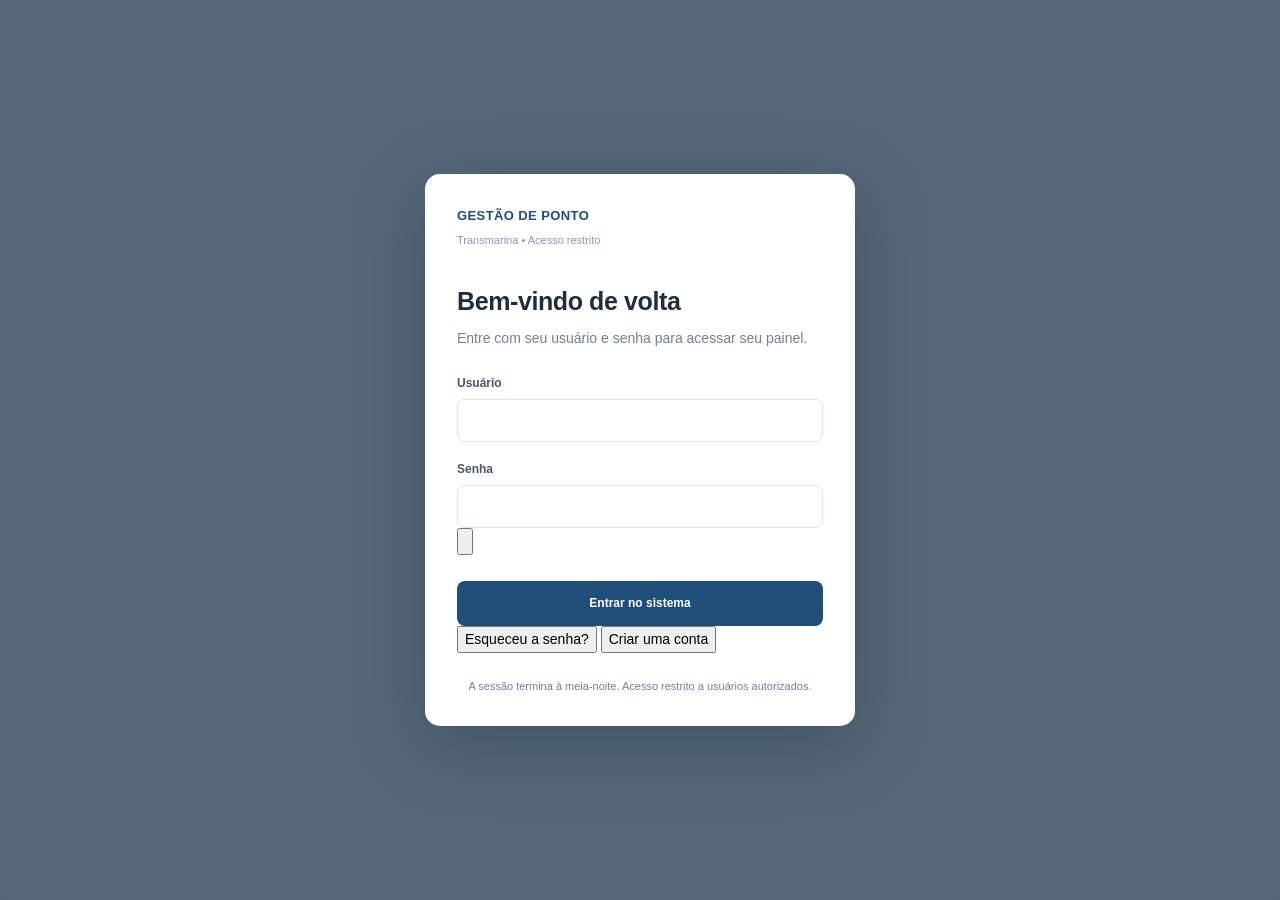
==== index.html @ da2ac3bc "Update V2 index.html Mudança de telas" ====
<!DOCTYPE html>
<html lang="pt-BR">
<head>
  <meta charset="UTF-8">
  <meta name="viewport" content="width=device-width,initial-scale=1">
  <meta name="theme-color" content="#1f4e78">
  <title>Gestão de Ponto | Transmarina</title>
  <link rel="stylesheet" href="ponto.css">
</head>
<body>
  <div class="modal-overlay" id="modal-login" aria-modal="true" role="dialog">
    <div class="login-card">
      <div class="login-brand"><img src="logotrm.png" alt="Transmarina" onerror="this.style.display='none'"><div><strong>GESTÃO DE PONTO</strong><small>Transmarina • Acesso restrito</small></div></div>
      <h1 id="auth-titulo">Bem-vindo de volta</h1>
      <p id="auth-subtitulo">Entre com seu usuário e senha para acessar seu painel.</p>
      <section id="auth-painel-login" aria-label="Acessar conta">
        <form id="form-login">
          <label for="login-usuario">Usuário</label>
          <input id="login-usuario" name="username" autocomplete="username" required>
          <label for="login-senha">Senha</label>
          <div class="tm-senha-campo">
            <input id="login-senha" type="password" autocomplete="current-password" required>
            <button type="button" class="tm-mostrar-senha" data-olho="login-senha" aria-label="Mostrar senha" aria-pressed="false" title="Mostrar senha">
              <svg aria-hidden="true" viewBox="0 0 24 24" fill="none" stroke="currentColor" stroke-width="2" stroke-linecap="round" stroke-linejoin="round"><path d="M2 12s3.6-6.5 10-6.5S22 12 22 12s-3.6 6.5-10 6.5S2 12 2 12Z"/><circle cx="12" cy="12" r="3"/></svg>
            </button>
          </div>
          <p class="error" id="login-erro" hidden role="alert"></p>
          <button class="btn primary full" type="submit" id="botao-login">Entrar no sistema</button>
        </form>
        <div class="tm-auth-links">
          <button type="button" class="tm-auth-link" id="auth-abrir-recuperar">Esqueceu a senha?</button>
          <button type="button" class="tm-auth-link" id="auth-abrir-cadastro">Criar uma conta</button>
        </div>
      </section>
      <section id="auth-painel-recuperar" aria-label="Recuperar senha" hidden>
        <form id="form-recuperar">
          <label for="recuperar-email">E-mail cadastrado</label>
          <input id="recuperar-email" type="email" autocomplete="email" maxlength="254" placeholder="seuemail@empresa.com" required>
          <button type="button" class="btn secondary full tm-enviar-codigo" id="recuperar-enviar">Enviar código por e-mail</button>
          <div id="recuperar-etapa2" hidden>
            <label for="recuperar-codigo">Código recebido (6 dígitos)</label>
            <input id="recuperar-codigo" type="text" inputmode="numeric" maxlength="6" pattern="[0-9]{6}" autocomplete="one-time-code" placeholder="000000" required>
            <label for="recuperar-senha">Nova senha (mínimo de 12 caracteres)</label>
            <div class="tm-senha-campo">
              <input id="recuperar-senha" type="password" minlength="12" maxlength="128" autocomplete="new-password" required>
              <button type="button" class="tm-mostrar-senha" data-olho="recuperar-senha" aria-label="Mostrar senha" aria-pressed="false" title="Mostrar senha">
                <svg aria-hidden="true" viewBox="0 0 24 24" fill="none" stroke="currentColor" stroke-width="2" stroke-linecap="round" stroke-linejoin="round"><path d="M2 12s3.6-6.5 10-6.5S22 12 22 12s-3.6 6.5-10 6.5S2 12 2 12Z"/><circle cx="12" cy="12" r="3"/></svg>
              </button>
            </div>
            <label for="recuperar-confirmar">Confirmar nova senha</label>
            <input id="recuperar-confirmar" type="password" minlength="12" maxlength="128" autocomplete="new-password" required>
            <button type="submit" class="btn primary full" id="recuperar-confirmar-botao">Redefinir senha</button>
          </div>
          <p class="tm-auth-info" id="recuperar-info" hidden role="status" aria-live="polite"></p>
          <p class="error" id="recuperar-erro" hidden role="alert"></p>
        </form>
        <button type="button" class="tm-auth-link tm-voltar-login" id="recuperar-voltar">← Voltar para o login</button>
      </section>
      <section id="auth-painel-cadastro" aria-label="Criar conta" hidden>
        <form id="form-cadastro">
          <label for="cadastro-email">Seu e-mail</label>
          <input id="cadastro-email" type="email" autocomplete="email" maxlength="254" placeholder="seuemail@empresa.com" required>
          <button type="button" class="btn secondary full tm-enviar-codigo" id="cadastro-enviar">Enviar código por e-mail</button>
          <div id="cadastro-etapa2" hidden>
            <label for="cadastro-codigo">Código recebido (6 dígitos)</label>
            <input id="cadastro-codigo" type="text" inputmode="numeric" maxlength="6" pattern="[0-9]{6}" autocomplete="one-time-code" placeholder="000000" required>
            <label for="cadastro-nome">Nome completo</label>
            <input id="cadastro-nome" autocomplete="name" minlength="3" maxlength="100" required>
            <label for="cadastro-cpf">CPF do funcionário</label>
            <input id="cadastro-cpf" type="text" inputmode="numeric" autocomplete="off" maxlength="14" placeholder="000.000.000-00" required>
            <p class="tm-auth-dica">O nome e o CPF precisam conferir com o cadastro de funcionários do MobPonto. Seu usuário será gerado automaticamente, como Joao.417427.</p>
            <label for="cadastro-senha">Criar senha (mínimo de 12 caracteres)</label>
            <div class="tm-senha-campo">
              <input id="cadastro-senha" type="password" minlength="12" maxlength="128" autocomplete="new-password" required>
              <button type="button" class="tm-mostrar-senha" data-olho="cadastro-senha" aria-label="Mostrar senha" aria-pressed="false" title="Mostrar senha">
                <svg aria-hidden="true" viewBox="0 0 24 24" fill="none" stroke="currentColor" stroke-width="2" stroke-linecap="round" stroke-linejoin="round"><path d="M2 12s3.6-6.5 10-6.5S22 12 22 12s-3.6 6.5-10 6.5S2 12 2 12Z"/><circle cx="12" cy="12" r="3"/></svg>
              </button>
            </div>
            <label for="cadastro-confirmar">Confirmar senha</label>
            <input id="cadastro-confirmar" type="password" minlength="12" maxlength="128" autocomplete="new-password" required>
            <button type="submit" class="btn primary full" id="cadastro-confirmar-botao">Solicitar acesso</button>
          </div>
          <p class="tm-auth-info" id="cadastro-info" hidden role="status" aria-live="polite"></p>
          <p class="error" id="cadastro-erro" hidden role="alert"></p>
        </form>
        <div id="cadastro-concluido" class="tm-cadastro-concluido" hidden role="status" aria-live="polite">
          <strong>Solicitação enviada!</strong>
          <p>Seu usuário de acesso foi gerado:</p>
          <div class="tm-usuario-gerado">
            <input id="cadastro-usuario-gerado" type="text" readonly aria-label="Seu novo usuário">
            <button type="button" class="btn secondary" id="cadastro-copiar-usuario">Copiar</button>
          </div>
          <p>Aguarde a aprovação do administrador. Você também receberá seu usuário por e-mail quando a conta for aprovada.</p>
          <button type="button" class="btn primary full" id="cadastro-ir-login">Voltar ao login</button>
        </div>
        <button type="button" class="tm-auth-link tm-voltar-login" id="cadastro-voltar">← Voltar para o login</button>
      </section>
      <p class="login-foot">A sessão termina à meia-noite. Acesso restrito a usuários autorizados.</p>
    </div>
  </div>

  <div class="modal-overlay" id="modal-mensagem" hidden aria-modal="true" role="dialog">
    <div class="message-card"><div class="message-icon" id="msg-icon">i</div><h2 id="msg-titulo">Aviso</h2><p id="msg-texto"></p><button class="btn primary" id="msg-fechar">Entendi</button></div>
  </div>

  <!-- Confirmação própria do site: sem alertas do navegador ou textos de auditoria. -->
  <dialog id="modal-excluir-carta" class="tm-modal-excluir" aria-labelledby="tm-confirma-exclusao-texto">
    <p id="tm-confirma-exclusao-texto">Certeza que deseja excluir esta carta?</p>
    <div class="tm-exclusao-acoes">
      <button id="tm-cancelar-exclusao" type="button" class="btn secondary">Cancelar</button>
      <button id="tm-confirmar-exclusao" type="button" class="btn tm-btn-danger">Excluir</button>
    </div>
  </dialog>

  <dialog id="modal-decisao-usuario" class="tm-modal-excluir" aria-labelledby="tm-pergunta-usuario">
    <p id="tm-pergunta-usuario">Confirmar esta decisão?</p>
    <p id="tm-erro-usuario" class="tm-erro-usuario" role="alert" hidden></p>
    <div class="tm-exclusao-acoes">
      <button id="tm-cancelar-decisao" type="button" class="btn secondary">Cancelar</button>
      <button id="tm-confirmar-decisao" type="button" class="btn primary">Confirmar</button>
    </div>
  </dialog>

  <div class="shell" id="shell" hidden>
    <aside class="sidebar">
      <div class="brand"><img src="logotrm.png" alt="Transmarina" onerror="this.style.display='none'"><div><strong>GESTÃO DE PONTO</strong><small>Painel corporativo</small></div></div>
      <div class="sidebar-label">GERENCIAMENTO</div>
      <nav class="main-nav" aria-label="Menu principal">
        <button class="nav-button active" data-tab="horas"><span class="nav-icon">◷</span> Horas extras</button>
        <button class="nav-button" data-tab="folgas"><span class="nav-icon">▣</span> Controle de folgas</button>
        <button class="nav-button" data-tab="cartas" data-admin><span class="nav-icon">▤</span> Cartas de ponto</button>
        <button class="nav-button" data-tab="pendentes"><span class="nav-icon">✓</span> Cartas pendentes <span id="badge-pendentes" class="count-badge">0</span></button>
        <button class="nav-button" data-tab="usuarios" data-admin><span class="nav-icon">♙</span> Gerenciar usuários <span id="badge-usuarios" class="count-badge">0</span></button>
      </nav>
      <div class="sidebar-bottom"><span id="perfil-tag">Perfil</span><button class="logout" id="btn-sair">Sair da conta</button></div>
    </aside>

    <div class="content">
      <header class="topbar"><div><span class="eyebrow">TRANSMARINA / RH E OPERAÇÕES</span><h1 id="titulo-pagina">Supervisão de horas extras</h1></div><div class="topright"><span class="pill" id="data-hoje"></span><span class="avatar" id="avatar">GP</span><span id="usuario-nome" class="username"></span></div></header>
      <main>
        <section id="sec-horas" class="page active">
          <div id="visao-horas-encarregado" class="visao-horas-encarregado" hidden>
            <div class="section-header"><div><h2>Dias de folga por funcionário</h2><p>Consulta rápida do banco de horas dos últimos três meses, ordenada pelos dias de folga disponíveis.</p></div><button type="button" class="btn secondary" id="enc-recarregar-horas">Atualizar lista</button></div>
            <div class="panel painel-dias-folga"><label class="sr-only" for="enc-busca-funcionario">Buscar funcionário</label>
              <input id="enc-busca-funcionario" class="enc-busca-funcionario" type="search" placeholder="Buscar funcionário…" autocomplete="off">
              <div class="enc-lista-cabecalho"><span>Funcionário</span><span>Dias de folga*</span></div>
              <div id="enc-lista-folgas" class="enc-lista-folgas" aria-live="polite"><p class="empty">Carregando funcionários…</p></div>
            </div>
            <p class="enc-aviso-validacao" role="note">Cálculo dos dias baseado nos saldos da API. <strong>Em validação:</strong> foram encontradas divergências com a planilha de referência; confirme os saldos antes de conceder folgas.</p>
          </div>
          <div id="visao-horas-adm" class="visao-horas-adm">
          <div class="section-header"><div><h2>Banco de horas — 3 meses</h2><p>Saldos mensais calculados a partir das medidas do MobPonto. Banco móvel = mês atual + dois anteriores. O mês atual pode mudar quando o ponto é corrigido.</p></div><div class="actions"><button class="btn secondary" id="btn-recarregar-horas">Recarregar painel</button><button class="btn primary" id="btn-sincronizar" data-admin>Sincronizar MobPonto</button></div></div>
          <div class="stat-grid"><div class="stat-card"><span>Funcionários ativos</span><strong id="stat-ativos">—</strong><small>última sincronização</small></div><div class="stat-card"><span>Saldo de banco positivo</span><strong id="stat-positivos">—</strong><small>últimos 3 meses</small></div><div class="stat-card"><span>Horas disponíveis (soma dos positivos)</span><strong id="stat-horas">—</strong><small>não equivale a folgas autorizadas</small></div><div class="stat-card"><span>Última atualização</span><strong class="stat-date" id="stat-atualizacao">—</strong><small>capturada pelo servidor</small></div></div>
          <div class="panel"><div class="panel-top"><div><h3>Saldo de horas por funcionário</h3><p class="muted" id="periodo-saldos">Período do banco: —</p></div><div class="filter-row"><input id="filtro-horas" type="search" placeholder="Buscar funcionário…" aria-label="Filtrar funcionários"><select id="filtro-empresa-horas" aria-label="Filtrar empresa"><option value="">Todas as empresas</option></select><select id="filtro-saldo"><option value="todos">Todos</option><option value="positivo">Saldo positivo</option><option value="negativo">Saldo negativo</option><option value="zero">Saldo zerado</option><option value="sem-dados">Histórico incompleto</option></select></div></div>
            <div class="table-scroll" role="region" aria-label="Tabela de saldos mensais com rolagem horizontal" tabindex="0"><table class="tabela-horas"><colgroup><col><col><col><col><col><col><col><col><col><col><col><col><col></colgroup><thead><tr><th>Funcionário</th><th>Empresa</th><th>Banco 3 meses</th><th id="horas-mes-0">Mês atual</th><th id="horas-mes-1">Mês anterior</th><th id="horas-mes-2">Há 2 meses</th><th>Horas trabalhadas</th><th>Extras normais</th><th>Extras FDS/feriado</th><th>Total extras mês</th><th>Atrasos/faltas</th><th>Adicional noturno</th><th>Planejamento</th></tr></thead><tbody id="tbody-horas"><tr><td colspan="13" class="empty">Carregando…</td></tr></tbody></table></div>
          </div>
          <p class="footnote"><b>Regra do banco de horas:</b> saldo mensal = horas trabalhadas + extras − horas previstas. No mês em andamento, o corte até ontem depende de jornada compatível e de sincronização antes do expediente. O banco é a soma dos últimos três meses, mas compensações e prescrições ainda não estão validadas; confira a folha antes de autorizar folgas. <b>SEM DADOS</b> indica um ou mais meses sem informação. O botão “Recarregar painel” lê o último resultado salvo; somente a sincronização consulta o MobPonto novamente.</p>
          </div>
        </section>
        <section id="sec-folgas" class="page">
          <div class="section-header"><div><h2>Planejamento de folgas</h2><p>Registre a decisão do encarregado. Este controle não lança automaticamente abonos ou compensações no MobPonto.</p></div></div>
          <div class="two-columns">
            <div class="panel"><h3>Programar folga</h3><form id="form-folga" class="form-grid">
              <div class="wide carta-campo-autocomplete">
                <label for="folga-funcionario">Colaborador</label>
                <div class="carta-autocomplete-relativo"><input id="folga-funcionario" autocomplete="off" required placeholder="Nome do colaborador" role="combobox" aria-autocomplete="list" aria-controls="folga-sugestoes-funcionario" aria-expanded="false"><div id="folga-sugestoes-funcionario" class="carta-sugestoes" role="listbox" hidden></div></div>
              </div>
              <input id="folga-empresa" type="hidden">
              <p class="wide carta-empresa-identificada carta-empresa-aviso" id="folga-empresa-info" role="status" aria-live="polite">Selecione um colaborador cadastrado para identificar a empresa.</p>
              <label>Data da folga <input id="folga-data" type="date" required></label>
              <label>Horas previstas <input id="folga-horas" type="text" value="08:00" pattern="[0-9]{1,2}:[0-5][0-9]" required placeholder="08:00"></label>
              <small class="wide carta-dica-data">A data pode ser alterada. Se o ano for digitado como 26, será ajustado para 2026.</small>
              <label class="wide">Justificativa / observações <textarea id="folga-obs" rows="3" maxlength="500" placeholder="Ex.: compensação sujeita à confirmação do RH"></textarea></label>
              <div class="wide carta-form-acoes"><button class="btn primary" type="submit" id="salvar-folga">Registrar planejamento</button></div>
            </form></div>
            <div class="panel"><h3>Critérios para avaliação</h3><div class="info-row"><span>01</span><div><b>Conferir o banco de horas compensável</b><p>Horas extras do mês não provam um saldo disponível para folga.</p></div></div><div class="info-row"><span>02</span><div><b>Verificar a escala</b><p>Planeje a folga sem comprometer a cobertura do setor.</p></div></div><div class="info-row"><span>03</span><div><b>Validar a compensação</b><p>Alinhe com RH e política da empresa antes de marcar como concedida.</p></div></div></div>
          </div>
          <div class="panel"><div class="panel-top"><h3>Histórico de decisões</h3><select id="filtro-folga-status"><option value="">Todos os status</option><option value="PLANEJADA">Planejadas</option><option value="CONCEDIDA">Concedidas</option><option value="CANCELADA">Canceladas</option></select></div><div class="table-scroll"><table><thead><tr><th>Colaborador</th><th>Data</th><th>Horas</th><th>Status</th><th>Responsável</th><th>Ações</th></tr></thead><tbody id="tbody-folgas"></tbody></table></div></div>
        </section>

        <section id="sec-cartas" class="page">
          <div class="section-header"><div><h2>Cartas de ponto</h2><p>Controle de entrega, correção e assinatura inspirado no arquivo Excel.</p></div></div>
          <nav class="subnav" aria-label="Subabas de cartas de ponto"><button class="subnav-btn active" data-sub="controle">Controle de cartas</button><button class="subnav-btn" data-sub="capa">Capa e impressão</button><button class="subnav-btn" data-sub="relatorios">Ranking e gráficos</button><button class="subnav-btn" data-sub="resumo">Resumo para o grupo</button></nav>

          <div class="subpage active" id="sub-controle">
            <div class="two-columns">
              <div class="panel"><h3 id="titulo-form-carta">Registrar nova carta</h3><form id="form-carta" class="form-grid">
                <div class="wide carta-campo-autocomplete">
                  <label for="carta-funcionario">Colaborador</label>
                  <div class="carta-autocomplete-relativo"><input id="carta-funcionario" autocomplete="off" required placeholder="Nome do colaborador" role="combobox" aria-autocomplete="list" aria-controls="carta-sugestoes-funcionario" aria-expanded="false"><div id="carta-sugestoes-funcionario" class="carta-sugestoes" role="listbox" hidden></div></div>
                </div>
                <p class="wide carta-empresa-identificada" id="carta-empresa-info" role="status" aria-live="polite">Selecione um colaborador cadastrado para identificar a empresa.</p>
                <label>Data da ocorrência <input id="carta-ocorrencia" type="date" required></label>
                <label>Data de conferência / correção <input id="carta-correcao" type="date"></label>
                <small class="wide carta-dica-data">Os campos de data podem ser alterados. Se o ano for digitado como 26, será ajustado para 2026.</small>
                <div class="carta-campo-autocomplete">
                  <label for="carta-responsavel">Entregue ao responsável</label>
                  <div class="carta-autocomplete-relativo"><input id="carta-responsavel" autocomplete="off" placeholder="Ex.: PEDRINHO" role="combobox" aria-autocomplete="list" aria-controls="carta-sugestoes-responsavel" aria-expanded="false"><div id="carta-sugestoes-responsavel" class="carta-sugestoes" role="listbox" hidden></div></div>
                </div>
                <label>Assinado <select id="carta-assinado"><option value="NÃO">NÃO</option><option value="SIM">SIM</option></select></label>
                <label class="wide">Observações / adicional <textarea id="carta-obs" rows="2" maxlength="2000" placeholder="Informações complementares"></textarea></label>
                <div class="wide carta-form-acoes"><button class="btn primary" type="submit" id="btn-salvar-carta">Salvar carta</button><button class="btn subtle" type="button" id="btn-cancelar-edicao-carta" hidden>Cancelar edição</button></div>
              </form></div>
              <div class="panel"><h3>Resumo das cartas</h3><div class="mini-metrics"><div><strong id="cartas-total">0</strong><span>Registradas</span></div><div><strong id="cartas-pendentes">0</strong><span>Sem assinatura</span></div><div><strong id="cartas-assinadas">0</strong><span>Assinadas</span></div></div><div class="note">As colunas originais da sua aba no Google Sheets são mantidas. Novos campos do Excel são acrescentados ao final, sem sobrescrever históricos.</div></div>
            </div>
            <div class="panel"><div class="panel-top"><h3>Histórico e controle</h3><div class="filter-row"><input type="search" id="filtro-cartas" placeholder="Buscar nome ou responsável…"><select id="filtro-cartas-status"><option value="">Todos os status</option><option value="NÃO">Não assinadas</option><option value="SIM">Assinadas</option></select><input type="month" id="filtro-cartas-mes" aria-label="Mês das cartas"><button class="btn subtle" id="limpar-filtro-cartas" type="button">Limpar</button></div></div><div class="table-scroll"><table><thead><tr><th>Ocorrência</th><th>Colaborador</th><th>Entregue ao responsável</th><th>Correção</th><th>Assinado</th><th>Observações</th><th>Ações</th></tr></thead><tbody id="tbody-cartas"></tbody></table></div></div>
          </div>

          <div class="subpage" id="sub-capa">
            <div class="section-header"><div><h3>Selecionar cartas não assinadas</h3><p>Apenas cartas com status <strong>NÃO</strong> aparecem para seleção e impressão. Cartas já assinadas não entram na capa.</p></div><div class="actions"><button class="btn subtle" id="selecionar-visiveis" type="button">Selecionar visíveis</button><button class="btn subtle" id="limpar-selecao" type="button">Limpar seleção</button><button class="btn primary" id="imprimir-capa" type="button">Imprimir capa (<span id="total-selecionadas">0</span>)</button></div></div>
            <div class="panel"><div class="filter-row mb"><input type="search" id="filtro-capa" placeholder="Buscar colaborador ou responsável…"><input type="month" id="filtro-capa-mes" aria-label="Filtrar mês"></div><div class="table-scroll"><table><thead><tr><th class="check-col"><input id="check-todas-capa" type="checkbox" aria-label="Selecionar todas as visíveis"></th><th>Ocorrência</th><th>Colaborador</th><th>Responsável</th><th>Correção</th><th>Assinado</th></tr></thead><tbody id="tbody-capa"></tbody></table></div></div>
          </div>

          <div class="subpage" id="sub-relatorios">
            <div class="section-header"><div><h3>Quantidade de cartas por funcionário</h3><p>Ranking das ocorrências de correção de ponto, com nomes destacados e gráfico compacto. Não equivale necessariamente a faltas ao trabalho.</p></div><div class="filter-row"><label class="inline-label" for="filtro-relatorio-mes">Período</label><input type="month" id="filtro-relatorio-mes"><button class="btn subtle" id="relatorio-todos" type="button">Todo o período</button></div></div>
            <div class="report-actions"><button class="btn secondary" type="button" id="compartilhar-ranking">Compartilhar imagem do ranking</button><button class="btn subtle" type="button" id="baixar-ranking">Baixar PNG do ranking</button></div>
            <div class="report-grid">
              <div class="panel"><h3 id="titulo-ranking">Ranking de colaboradores</h3><div class="table-scroll"><table><thead><tr><th>Pos.</th><th>Colaborador</th><th>Cartas</th></tr></thead><tbody id="tbody-ranking"></tbody></table></div></div>
              <div class="panel"><h3 id="titulo-barras">QUANTIDADE DE CARTAS DE PONTO POR FUNCIONÁRIO</h3><div class="bar-chart" id="grafico-barras" role="img" aria-label="Gráfico de barras horizontais com a contagem de cartas por funcionário"></div></div>
            </div>
            <div class="panel pie-panel"><h3>Percentual de cartas por responsável</h3><div class="pie-container"><div id="grafico-pizza" class="pie-chart" role="img" aria-label="Gráfico de pizza da porcentagem de cartas por responsável"></div><div id="legenda-pizza" class="pie-legend"></div></div><p class="footnote">Assim como o gráfico de pizza do Excel, os valores são apresentados em porcentagem. Registros sem responsável são exibidos separadamente, sem serem atribuídos a outra pessoa.</p></div>
          </div>

          <div class="subpage" id="sub-resumo">
            <div class="section-header"><div><h3>Resumo de horas e folgas — para o grupo</h3><p>O resumo considera os últimos três meses sincronizados. No mês atual, considera até ontem quando a leitura permite o corte diário. Sem filtro manual.</p></div><div class="actions"><button type="button" class="btn primary" id="compartilhar-resumo">Compartilhar imagem</button><button type="button" class="btn secondary" id="baixar-resumo">Baixar PNG</button></div></div>
            <div class="panel">
              <div class="resumo-filtros">
                <label>Empresa <select id="resumo-empresa"><option value="">Todas as empresas</option></select></label>
                <label>Buscar nome <input id="resumo-busca" type="search" placeholder="Nome do funcionário"></label>
              </div>
              <div class="resumo-periodo-fixo" id="resumo-periodo-automatico" role="status">Período de referência: calculando…</div>
              <div class="aviso-corte" id="aviso-corte-resumo" role="status"></div>
              <div class="relatorio-resumo-cabecalho"><h3 id="resumo-titulo-meses">Banco dos últimos 3 meses</h3><span id="resumo-atualizado" class="muted"></span></div>
              <div class="table-scroll" tabindex="0" role="region" aria-label="Resumo de banco de horas e equivalência em folgas">
                <table class="tabela-resumo-grupo"><thead><tr><th>FUNCIONÁRIO</th><th id="resumo-mes-2">Mês -2</th><th id="resumo-mes-1">Mês -1</th><th id="resumo-mes-0">Mês atual</th><th id="resumo-total-titulo">BANCO NO PERÍODO</th><th>DIAS EQUIVALENTES*</th></tr></thead><tbody id="tbody-resumo-grupo"><tr><td colspan="6" class="empty">Carregando saldos…</td></tr></tbody></table>
              </div>
              <p class="footnote"><b>*Dias equivalentes (regra do Excel):</b> some os saldos dos três meses sincronizados; arredonde os minutos do total para horas inteiras (30 minutos ou mais arredondam a hora para cima); divida pela jornada de 07:20, exceto os três funcionários cadastrados com jornada 08:48; depois arredonde a fração de dia (0,5 ou mais sobe). Saldos negativos ou nulos resultam em 0 dia disponível; se faltar algum mês, exibimos um traço, nunca zero inventado. A equivalência em dias é apenas uma simulação, sujeita à conferência e aprovação. <b>Atenção:</b> o período de 01 até ontem é uma referência visual do mês mais recente; os valores são os saldos mensais da última sincronização, sem recorte diário. Compensações e prescrições serão configuradas em outra etapa.</p>
            </div>
          </div>
        </section>

        <section id="sec-pendentes" class="page"><div class="section-header"><div><h2>Cartas pendentes de assinatura</h2><p>O encarregado pode confirmar somente as cartas que ainda não estão assinadas.</p></div><button class="btn secondary" id="btn-recarregar-pendentes">Atualizar</button></div><div class="panel"><div id="lista-pendentes" class="pending-list"></div></div></section>
        <section id="sec-usuarios" class="page" data-admin aria-labelledby="titulo-usuarios">
          <div class="section-header">
            <div><h2 id="titulo-usuarios">Gerenciar usuários</h2><p>Os cadastros só recebem acesso após a confirmação do e-mail e sua aprovação.</p></div>
            <button class="btn secondary" type="button" id="btn-atualizar-usuarios">Atualizar solicitações</button>
          </div>
          <div class="tm-usuarios-resumo" aria-live="polite">
            <div class="tm-usuarios-stat"><span>Aguardando aprovação</span><strong id="quantidade-usuarios-pendentes">0</strong></div>
            <div class="tm-usuarios-stat"><span>Contas ativas</span><strong id="quantidade-usuarios-ativos">0</strong></div>
          </div>
          <div class="panel tm-usuarios-painel">
            <h3>Solicitações pendentes</h3>
            <div id="usuarios-pendentes" class="tm-usuarios-lista" aria-live="polite"><p class="empty">Carregando solicitações…</p></div>
          </div>
          <div class="panel tm-usuarios-painel">
            <h3>Usuários com acesso</h3>
            <p class="tm-usuarios-nota">Cadastros novos começam como Encarregado. O administrador pode alterar o perfil de contas ativas; a mudança exige um novo login.</p>
            <div id="usuarios-ativos" class="tm-usuarios-lista"><p class="empty">Carregando usuários…</p></div>
          </div>
          <details class="panel tm-usuarios-recusados"><summary>Solicitações recusadas (<span id="quantidade-usuarios-recusados">0</span>)</summary>
            <div id="usuarios-recusados" class="tm-usuarios-lista"><p class="empty">Nenhuma solicitação recusada.</p></div>
          </details>
        </section>
        <datalist id="lista-funcionarios"></datalist><datalist id="lista-responsaveis"></datalist>
      </main>
    </div>
  </div>
  <script src="ponto.js"></script>
</body>
</html>
---- ponto.css ----
:root {
  --navy:#173a57;
  --blue:#1f4e78;
  --blue-2:#2e6894;
  --bg:#f4f7fb;
  --panel:#fff;
  --border:#e2e9f1;
  --text:#202d3c;
  --muted:#718096;
  --green:#16805f;
  --red:#c44d4d;
  --shadow:0 8px 25px rgba(25,55,88,.045)
}
* {
  box-sizing:border-box
}
html {
  scroll-behavior:smooth
}
body {
  margin:0;
  background:var(--bg);
  color:var(--text);
  font:14px/1.5 Inter,ui-sans-serif,-apple-system,BlinkMacSystemFont,"Segoe UI",Arial,sans-serif
}
button,input,select,textarea {
  font:inherit
}
[hidden] {
  display:none!important
}
.shell {
  min-height:100vh;
  display:grid;
  grid-template-columns:238px minmax(0,1fr)
}
.sidebar {
  background:var(--navy);
  color:#fff;
  min-height:100vh;
  padding:27px 16px;
  display:flex;
  flex-direction:column;
  position:sticky;
  top:0;
  height:100vh
}
.brand,.login-brand {
  display:flex;
  align-items:center;
  gap:13px
}
.brand {
  padding:0 10px 35px
}
.brand img {
  width:49px;
  height:49px;
  object-fit:contain;
  border-radius:10px;
  background:#fff;
  padding:4px
}
.brand strong {
  display:block;
  font-size:13px;
  letter-spacing:.6px;
  line-height:1.2
}
.brand small,.login-brand small {
  display:block;
  color:#b9cbe0;
  font-size:11px;
  margin-top:6px
}
.sidebar-label {
  font-size:10px;
  letter-spacing:1.2px;
  color:#93aeca;
  margin:0 10px 13px;
  font-weight:750
}
.main-nav {
  display:grid;
  gap:6px
}
.nav-button {
  padding:12px 13px;
  display:flex;
  align-items:center;
  text-align:left;
  gap:11px;
  background:transparent;
  color:#c6d8e7;
  border:0;
  border-radius:9px;
  cursor:pointer;
  font-weight:600;
  width:100%;
  transition:background .18s
}
.nav-button:hover {
  background:#ffffff14
}
.nav-button.active {
  color:#fff;
  background:#ffffff24
}
.nav-icon {
  font-size:20px;
  display:inline-flex;
  align-items:center;
  justify-content:center;
  width:22px
}
.count-badge {
  background:#ffffff20;
  padding:1px 8px;
  border-radius:12px;
  margin-left:auto;
  color:#fff;
  font-size:11px
}
.sidebar-bottom {
  margin-top:auto;
  padding:18px 9px 0;
  border-top:1px solid #ffffff24;
  display:grid;
  gap:9px;
  font-size:12px
}
#perfil-tag {
  color:#b8cce0;
  letter-spacing:1px;
  font-weight:700
}
.logout {
  border:1px solid #ffffff45;
  border-radius:8px;
  color:#fff;
  background:transparent;
  padding:10px;
  cursor:pointer;
  text-align:left
}
.logout:hover {
  background:#ffffff20
}
.content {
  min-width:0
}
.topbar {
  background:#fff;
  border-bottom:1px solid var(--border);
  display:flex;
  align-items:center;
  justify-content:space-between;
  gap:18px;
  padding:27px clamp(18px,3.4vw,48px)
}
.eyebrow {
  font-size:10px;
  font-weight:750;
  letter-spacing:1.5px;
  color:var(--blue-2)
}
.topbar h1 {
  font-size:clamp(19px,2.1vw,26px);
  line-height:1.2;
  margin:5px 0 0;
  letter-spacing:-.5px
}
.topright {
  display:flex;
  align-items:center;
  gap:12px
}
.pill {
  background:#edf4fb;
  border:1px solid #deebf5;
  color:var(--blue);
  border-radius:20px;
  padding:6px 12px;
  font-size:11px;
  white-space:nowrap
}
.avatar {
  display:grid;
  place-items:center;
  background:#d7e6f3;
  color:var(--blue);
  width:34px;
  height:34px;
  border-radius:50%;
  font-weight:800;
  font-size:12px
}
.username {
  font-weight:650;
  max-width:190px;
  overflow:hidden;
  white-space:nowrap;
  text-overflow:ellipsis
}
main {
  padding:28px clamp(18px,3.4vw,48px) 70px;
  max-width:1650px;
  margin:auto
}
.page,.subpage {
  display:none
}
.page.active,.subpage.active {
  display:block
}
.section-header {
  display:flex;
  justify-content:space-between;
  align-items:flex-start;
  gap:18px;
  margin-bottom:24px
}
.section-header h2 {
  font-size:22px;
  letter-spacing:-.4px;
  margin:0 0 5px
}
.section-header h3 {
  font-size:18px;
  margin:0 0 5px
}
.section-header p {
  margin:0;
  color:var(--muted);
  max-width:650px
}
.actions {
  display:flex;
  gap:9px;
  flex-wrap:wrap;
  align-items:center
}
.btn {
  border:1px solid transparent;
  padding:10px 15px;
  border-radius:8px;
  cursor:pointer;
  font-size:12px;
  font-weight:750;
  white-space:nowrap;
  transition:background .15s,transform .1s
}
.btn:hover {
  filter:brightness(.96)
}
.btn:active {
  transform:scale(.99)
}
.btn:disabled {
  cursor:not-allowed;
  opacity:.58
}
.btn.primary {
  background:var(--blue);
  color:white
}
.btn.secondary {
  background:white;
  border-color:var(--border);
  color:var(--blue)
}
.btn.subtle {
  background:#eff5fa;
  color:var(--blue);
  border-color:#ddeaf5
}
.btn.tiny {
  font-size:11px;
  padding:7px 9px
}
.btn.full {
  width:100%
}
.stat-grid {
  display:grid;
  grid-template-columns:repeat(4,minmax(0,1fr));
  gap:15px;
  margin-bottom:20px
}
.stat-card {
  background:var(--panel);
  border:1px solid var(--border);
  border-radius:12px;
  padding:20px 21px;
  box-shadow:var(--shadow);
  display:flex;
  flex-direction:column;
  gap:4px
}
.stat-card span {
  color:var(--muted);
  font-size:12px
}
.stat-card strong {
  color:var(--navy);
  font-size:30px;
  letter-spacing:-1px;
  line-height:1.3;
  overflow-wrap:anywhere
}
.stat-card strong.stat-date {
  font-size:15px;
  letter-spacing:0;
  padding:10px 0
}
.stat-card small {
  color:#8996a7;
  font-size:11px
}
.panel {
  background:var(--panel);
  border:1px solid var(--border);
  border-radius:12px;
  box-shadow:var(--shadow);
  padding:22px 23px;
  margin-bottom:20px;
  min-width:0
}
.panel h3 {
  font-size:16px;
  margin:0 0 19px;
  font-weight:750;
  letter-spacing:-.2px
}
.panel-top {
  display:flex;
  align-items:center;
  justify-content:space-between;
  gap:14px;
  flex-wrap:wrap;
  margin-bottom:15px
}
.panel-top h3 {
  margin:0
}
.filter-row {
  display:flex;
  align-items:center;
  gap:9px;
  flex-wrap:wrap
}
.filter-row input {
  width:210px
}
.filter-row select {
  max-width:220px
}
.filter-row.mb {
  margin-bottom:15px
}
.inline-label {
  margin:0;
  color:var(--muted)
}
input,select,textarea {
  border:1px solid #dce5ee;
  background:#fff;
  color:var(--text);
  border-radius:7px;
  padding:10px 11px;
  min-height:40px;
  outline:none;
  max-width:100%;
  width:100%
}
input:focus,select:focus,textarea:focus {
  border-color:#5c99c8;
  box-shadow:0 0 0 3px #c9e2f450
}
textarea {
  resize:vertical
}
input[type=checkbox] {
  width:16px;
  height:16px;
  min-height:auto;
  accent-color:var(--blue);
  cursor:pointer
}
.filter-row input,.filter-row select {
  width:auto
}
.form-grid {
  display:grid;
  grid-template-columns:repeat(2,minmax(0,1fr));
  column-gap:15px;
  row-gap:14px
}
.form-grid label {
  display:block;
  font-weight:650;
  color:#4d5c6b;
  font-size:12px
}
.form-grid input,.form-grid textarea,.form-grid select {
  display:block;
  margin-top:7px;
  font-weight:400
}
.form-grid .wide {
  grid-column:1/-1
}
.form-grid button.wide {
  margin-top:3px
}
.two-columns {
  display:grid;
  grid-template-columns:minmax(330px,1.3fr) minmax(260px,1fr);
  gap:18px
}
.two-columns .panel {
  align-self:start
}
.table-scroll {
  overflow:auto;
  max-width:100%;
  max-height:670px
}
table {
  border-collapse:collapse;
  width:100%;
  text-align:left
}
thead {
  position:sticky;
  top:0;
  z-index:1;
  background:#f7f9fc
}
th {
  white-space:nowrap;
  text-transform:uppercase;
  font-size:10px;
  letter-spacing:.6px;
  color:#6e8296;
  text-align:left;
  padding:13px 13px;
  border-bottom:1px solid var(--border);
  font-weight:800
}
td {
  padding:12px 13px;
  border-bottom:1px solid #ebeff5;
  font-size:12px;
  vertical-align:middle
}
tbody tr:hover {
  background:#f8fbfe
}
tbody tr:last-child td {
  border-bottom:0
}
td strong {
  font-weight:700
}
td .block {
  display:block;
  font-size:11px;
  color:#96a1ad;
  max-width:270px;
  overflow-wrap:anywhere
}
.empty {
  text-align:center!important;
  color:var(--muted);
  padding:32px!important
}
.empty.tall {
  padding:70px 25px!important
}
.mono {
  font-variant-numeric:tabular-nums;
  white-space:nowrap
}
.saldo {
  display:inline-block;
  font-weight:800;
  border-radius:6px;
  padding:5px 9px;
  white-space:nowrap
}
.saldo.positive {
  background:#e3f5ee;
  color:var(--green)
}
.saldo.negative {
  background:#ffeded;
  color:var(--red)
}
.saldo.neutral {
  background:#f0f3f6;
  color:#6e7d8c
}
.status {
  display:inline-block;
  padding:5px 9px;
  border-radius:5px;
  font-size:10px;
  font-weight:800;
  letter-spacing:.3px
}
.status.planejada {
  background:#fff2de;
  color:#ab711c
}
.status.concedida {
  background:#dcf4e7;
  color:#13754d
}
.status.cancelada {
  background:#f8e3e5;
  color:#b53d48
}
.cell-actions {
  display:flex;
  gap:5px
}
.footnote {
  color:var(--muted);
  font-size:11px;
  line-height:1.8;
  margin-top:6px
}
.info-row {
  display:flex;
  gap:14px;
  border-bottom:1px solid var(--border);
  padding:10px 0 14px;
  margin-bottom:10px
}
.info-row:last-child {
  border:0;
  margin:0
}
.info-row>span {
  flex:0 0 35px;
  display:grid;
  place-items:center;
  border-radius:10px;
  background:#eaf2f8;
  color:var(--blue);
  font-weight:800;
  font-size:13px;
  height:35px
}
.info-row b {
  font-size:13px
}
.info-row p {
  margin:4px 0;
  color:var(--muted);
  font-size:12px
}
.subnav {
  display:flex;
  gap:5px;
  border-bottom:1px solid var(--border);
  margin:0 0 23px;
  overflow:auto
}
.subnav-btn {
  border:0;
  border-bottom:3px solid transparent;
  background:transparent;
  color:#8c99a7;
  padding:13px 17px;
  font-weight:750;
  white-space:nowrap;
  cursor:pointer
}
.subnav-btn.active {
  border-bottom-color:var(--blue);
  color:var(--blue)
}
.mini-metrics {
  display:grid;
  grid-template-columns:repeat(3,1fr);
  gap:10px;
  margin:25px 0
}
.mini-metrics>div {
  background:#f5f9fc;
  border:1px solid #e7eff6;
  border-radius:10px;
  padding:19px 10px;
  display:flex;
  flex-direction:column;
  align-items:center
}
.mini-metrics strong {
  font-size:24px;
  color:var(--blue)
}
.mini-metrics span {
  font-size:11px;
  color:var(--muted);
  text-align:center
}
.note {
  background:#eef5fb;
  border-left:3px solid var(--blue);
  border-radius:3px;
  padding:15px;
  color:#4e6c84;
  font-size:12px
}
.check-col {
  width:25px
}
.report-grid {
  display:grid;
  grid-template-columns:minmax(260px,.9fr) minmax(390px,1.3fr);
  gap:18px
}
.report-grid .table-scroll {
  max-height:730px
}
.rank-num {
  color:var(--blue);
  font-weight:800
}
.bar-chart {
  min-height:240px;
  overflow-x:auto
}
.bars {
  display:grid;
  gap:12px;
  padding:6px 0 0
}
.bar-row {
  display:flex;
  align-items:center;
  gap:10px;
  min-width:410px
}
.bar-name {
  font-size:10px;
  width:180px;
  flex:0 0 180px;
  white-space:nowrap;
  text-overflow:ellipsis;
  overflow:hidden;
  color:#4b5969
}
.bar-track {
  background:#f2f6fa;
  border-radius:2px;
  height:16px;
  flex:1;
  overflow:hidden
}
.bar-fill {
  height:100%;
  border-radius:2px;
  min-width:3px
}
.bar-count {
  width:24px;
  font-size:11px;
  color:#44586e
}
.chart-caption {
  font-size:11px;
  color:var(--muted);
  margin:17px 0 0
}
.pie-panel h3 {
  text-transform:uppercase;
  letter-spacing:.35px
}
.pie-container {
  display:flex;
  align-items:center;
  justify-content:center;
  gap:40px;
  min-height:290px
}
.pie-chart {
  width:min(350px,100%);
  flex:0 1 360px
}
.pie-chart svg {
  display:block;
  width:100%;
  height:auto
}
.pie-legend {
  display:grid;
  gap:9px;
  max-width:360px;
  max-height:360px;
  overflow:auto
}
.legend-item {
  display:flex;
  gap:10px;
  align-items:center;
  font-size:12px
}
.legend-dot {
  width:12px;
  height:12px;
  flex:0 0 12px;
  border-radius:3px
}
.legend-name {
  flex:1;
  min-width:90px
}
.legend-item strong {
  margin-left:10px;
  font-variant-numeric:tabular-nums
}
.legend-item small {
  color:var(--muted)
}
.pending-list {
  display:grid;
  gap:3px
}
.pending-item {
  display:flex;
  align-items:center;
  justify-content:space-between;
  gap:15px;
  padding:17px 2px;
  border-bottom:1px solid var(--border)
}
.pending-item:last-child {
  border:0
}
.pending-item h4 {
  margin:2px 0;
  font-size:15px
}
.pending-item p {
  margin:3px 0;
  color:var(--muted);
  font-size:12px
}
.pending-date {
  font-size:11px;
  color:#879cb0
}
.modal-overlay {
  position:fixed;
  inset:0;
  z-index:99;
  background:#0c263baf;
  display:grid;
  place-items:center;
  padding:20px;
  backdrop-filter:blur(5px)
}
.login-card,.message-card {
  background:#fff;
  border-radius:15px;
  width:100%;
  max-width:430px;
  padding:32px;
  box-shadow:0 18px 70px #001c3044
}
.login-brand {
  margin-bottom:35px
}
.login-brand img {
  width:50px;
  height:50px;
  object-fit:contain
}
.login-brand strong {
  display:block;
  color:var(--blue);
  font-size:13px;
  letter-spacing:.4px
}
.login-brand small {
  color:#8a9bab
}
.login-card h1 {
  font-size:25px;
  letter-spacing:-.4px;
  margin:0
}
.login-card>p {
  color:var(--muted);
  margin:7px 0 25px
}
.login-card label {
  display:block;
  color:#485769;
  font-weight:650;
  margin:18px 0 7px;
  font-size:12px
}
.login-card form .btn {
  margin-top:26px;
  height:45px
}
.login-foot {
  text-align:center;
  font-size:11px;
  margin:25px 0 0!important
}
.error {
  color:#ad3540;
  background:#fff0f2;
  border-radius:7px;
  padding:11px;
  font-size:12px
}
.message-card {
  text-align:center;
  max-width:380px
}
.message-card h2 {
  font-size:21px;
  margin:10px 0
}
.message-card p {
  color:var(--muted);
  margin:0 0 24px;
  overflow-wrap:anywhere
}
.message-icon {
  background:#e1f5eb;
  color:var(--green);
  display:grid;
  place-items:center;
  margin:0 auto;
  border-radius:50%;
  width:45px;
  height:45px;
  font-weight:900;
  font-size:23px
}
.message-icon.is-error {
  background:#fce2e3;
  color:var(--red)
}
@media(max-width:1200px) {
  .stat-grid {
    grid-template-columns:repeat(2,minmax(0,1fr))
  }
  .report-grid {
    grid-template-columns:1fr
  }
  .report-grid .table-scroll {
    max-height:460px
  }
  .two-columns {
    grid-template-columns:1fr
  }
}
@media(max-width:780px) {
  .shell {
    display:block
  }
  .sidebar {
    position:relative;
    height:auto;
    min-height:auto;
    padding:14px;
    display:block
  }
  .brand {
    padding:0 0 14px
  }
  .brand img {
    height:35px;
    width:35px
  }
  .sidebar-label,.sidebar-bottom {
    display:none
  }
  .main-nav {
    display:flex;
    gap:5px;
    overflow:auto
  }
  .nav-button {
    white-space:nowrap;
    width:auto;
    flex:0 0 auto;
    font-size:11px;
    padding:10px 13px
  }
  .nav-icon {
    display:none
  }
  .topbar {
    padding:20px 15px;
    align-items:flex-start
  }
  .username,.pill {
    display:none
  }
  .topbar h1 {
    font-size:21px
  }
  main {
    padding:23px 13px 55px
  }
  .section-header {
    display:block
  }
  .section-header .actions,.section-header>.filter-row {
    margin-top:15px
  }
  .panel {
    padding:15px 14px
  }
  .panel-top {
    display:block
  }
  .panel-top .filter-row {
    margin-top:12px
  }
  .stat-grid {
    gap:9px
  }
  .stat-card {
    padding:15px
  }
  .stat-card strong {
    font-size:23px
  }
  .pie-container {
    gap:10px;
    flex-direction:column
  }
  .pie-chart {
    flex:auto;
    width:min(300px,100%)
  }
  .pie-legend {
    width:100%
  }
  .pending-item {
    align-items:flex-start;
    flex-direction:column
  }
  .cell-actions {
    flex-wrap:wrap
  }
}
@media(max-width:430px) {
  .stat-grid {
    grid-template-columns:1fr 1fr
  }
  .stat-card {
    padding:13px
  }
  .form-grid {
    grid-template-columns:1fr
  }
  .mini-metrics {
    gap:4px
  }
  .mini-metrics strong {
    font-size:20px
  }
  .filter-row input,.filter-row select {
    width:100%
  }
  .filter-row .btn {
    width:100%
  }
  .actions .btn {
    flex:1
  }
  .login-card {
    padding:22px
  }
  .topright {
    gap:0
  }
  .avatar {
    display:none
  }
}
.saldo.unknown {
  background:#f0f3f6;
  color:#6e7d8c;
  font-size:11px
}
@media(max-width:780px) {
  .sidebar-bottom {
    display:flex;
    align-items:center;
    justify-content:space-between;
    margin-top:12px;
    padding:10px 0 0
  }
  .logout {
    padding:7px 12px;
    font-size:11px
  }
  .sidebar-bottom #perfil-tag {
    font-size:10px
  }
}


/* Ajuste específico da tabela de horas extras (desktop + mobile).
   Priorizamos os nomes completos, já que os totais HH:MM são curtos. */
.tabela-horas {
  min-width: 1610px;
  table-layout: fixed;
}
.tabela-horas col:nth-child(1) { width: 23%; } /* nome em destaque */
.tabela-horas col:nth-child(2) { width: 12%; } /* empresa */
.tabela-horas col:nth-child(3) { width: 8%; }  /* banco 3 meses */
.tabela-horas col:nth-child(4) { width: 7%; }  /* atual */
.tabela-horas col:nth-child(5) { width: 7%; }  /* mês anterior */
.tabela-horas col:nth-child(6) { width: 7%; }  /* dois meses anteriores */
.tabela-horas col:nth-child(7) { width: 6%; }  /* trabalhadas */
.tabela-horas col:nth-child(8) { width: 6%; }  /* extras normais */
.tabela-horas col:nth-child(9) { width: 6%; }  /* extras FDS */
.tabela-horas col:nth-child(10) { width: 6%; } /* total extras */
.tabela-horas col:nth-child(11) { width: 6%; } /* atrasos */
.tabela-horas col:nth-child(12) { width: 6%; } /* adicional */
.tabela-horas col:nth-child(13) { width: 6%; } /* planejar */
.tabela-horas th,
.tabela-horas td {
  padding: 11px 8px;
}
.tabela-horas th {
  white-space: normal;
  line-height: 1.35;
  overflow-wrap: normal;
}
.tabela-horas th:nth-child(n + 3),
.tabela-horas td:nth-child(n + 3) {
  text-align: center;
}
.tabela-horas td:first-child strong {
  white-space: normal;
  overflow-wrap: break-word;
  word-break: normal;
}
.tabela-horas td:nth-child(2) {
  overflow-wrap: break-word;
}
.tabela-horas .acao-planejar {
  max-width: 100%;
  white-space: normal;
  line-height: 1.3;
}
/* Em telas menores a tabela inteira rola horizontalmente; os nomes não são cortados. */

/* Destaque do saldo de três meses e nomes legíveis com rolagem */
.tabela-horas td:nth-child(3),.tabela-horas th:nth-child(3){font-weight:800;background:rgba(31,78,120,.035)}
.tabela-horas td:first-child,.tabela-horas th:first-child{position:sticky;left:0;background:#fff;z-index:2;box-shadow:2px 0 5px rgba(20,35,58,.05)}
.tabela-horas th:first-child{background:#f7f9fc;z-index:3}


/* Ajuste extra para evitar sobreposição de horários e dar mais espaço visual. */
.tabela-horas {
  min-width: 1770px;
}
.tabela-horas col:nth-child(1) { width: 21%; }
.tabela-horas col:nth-child(2) { width: 13%; }
.tabela-horas col:nth-child(3),
.tabela-horas col:nth-child(4),
.tabela-horas col:nth-child(5),
.tabela-horas col:nth-child(6) { width: 7.5%; }
.tabela-horas col:nth-child(7),
.tabela-horas col:nth-child(8),
.tabela-horas col:nth-child(9),
.tabela-horas col:nth-child(10),
.tabela-horas col:nth-child(11),
.tabela-horas col:nth-child(12) { width: 6.5%; }
.tabela-horas col:nth-child(13) { width: 8%; }
.tabela-horas td.mono, .tabela-horas td .saldo {
  white-space: nowrap;
}
.tabela-horas td, .tabela-horas th {
  vertical-align: middle;
}
.tabela-horas td:last-child {
  min-width: 120px;
}


/* V4: Relatórios compactos, claros e próprios para compartilhamento */
.report-actions { display:flex;justify-content:flex-end;gap:10px;flex-wrap:wrap;margin:0 0 16px; }
.report-grid { grid-template-columns:minmax(310px,1fr) minmax(470px,1.18fr); }
.report-grid #tbody-ranking tr td { padding:12px 10px; }
.ranking-nome { font-size:13px;line-height:1.4;color:#19334c;letter-spacing:.01em; }
.ranking-quantidade { display:inline-flex;justify-content:center;align-items:center;min-width:44px;padding:5px 11px;border-radius:9px;background:#e2f3eb;color:#087654;font-size:17px;font-variant-numeric:tabular-nums; }
.bar-chart .bars { gap:10px; }
.bar-chart .bar-row { min-width:420px; }
.bar-chart .bar-name { font-size:11px;font-weight:700;color:#24435d;flex:0 0 195px;width:195px; }
.bar-chart .bar-track { height:14px;border-radius:8px; }
.bar-chart .bar-count { font-size:15px;min-width:35px;text-align:right;color:#173952; }
.resumo-filtros {display:grid;grid-template-columns:repeat(2,minmax(200px,1fr));gap:15px;margin-bottom:14px;}
.resumo-filtros label {font-weight:700;font-size:12px;color:#47637c;}
.resumo-filtros input,.resumo-filtros select{display:block;margin-top:6px;}
.aviso-corte {padding:13px 16px;border:1px solid #f1cf98;background:#fff8eb;color:#845112;font-size:12px;line-height:1.6;border-radius:8px;margin-bottom:18px;}
.aviso-corte.invalido{background:#fff0f0;border-color:#efb9b9;color:#982b34;}
.relatorio-resumo-cabecalho{display:flex;justify-content:space-between;gap:12px;align-items:center;flex-wrap:wrap;margin-bottom:12px;}
.relatorio-resumo-cabecalho h3{margin:0;}
.tabela-resumo-grupo{min-width:1040px;table-layout:fixed;}
.tabela-resumo-grupo th:first-child,.tabela-resumo-grupo td:first-child{width:32%;text-align:left;}
.tabela-resumo-grupo th:not(:first-child),.tabela-resumo-grupo td:not(:first-child){text-align:center;}
.tabela-resumo-grupo th{font-size:11px;white-space:normal;}
.tabela-resumo-grupo td {padding:12px 8px;white-space:nowrap;}
.tabela-resumo-grupo td:first-child {white-space:normal;font-size:12px;color:#19344c;}
.tabela-resumo-grupo td .saldo{white-space:nowrap;display:inline-block;min-width:75px;}
.folga-dia{font-size:18px;color:#087654;background:#e5f4eb;padding:7px 12px;border-radius:9px;display:inline-block;min-width:65px;font-variant-numeric:tabular-nums;}
.folga-dia.indefinido{background:#eef1f5;color:#66798c;}
@media(max-width:1050px){.report-grid{grid-template-columns:1fr;}.resumo-filtros{grid-template-columns:repeat(2,minmax(0,1fr));}}
@media(max-width:620px){.resumo-filtros{grid-template-columns:1fr;}.report-actions .btn{flex:1;}.bar-chart .bar-row{min-width:380px;}}


/* V7: visão exclusiva do ENCARREGADO, sem tabela larga, legível no celular. */
.visao-horas-encarregado { max-width: 1060px; margin: 0 auto; }
.visao-horas-encarregado .section-header { display:flex;align-items:center;gap:12px;justify-content:space-between;flex-wrap:wrap; }
.visao-horas-encarregado .section-header .btn {width:auto;margin:0;}
.painel-dias-folga { padding: clamp(12px, 2.2vw, 26px); }
.enc-busca-funcionario { display:block; width:100%; max-width:510px; margin:0 0 18px; min-height:44px; }
.enc-lista-cabecalho,.enc-linha-folga { display:grid;grid-template-columns:minmax(0, 1fr) minmax(112px, 170px);gap:12px;align-items:center; }
.enc-lista-cabecalho {padding:11px 16px; background:#eef3f8; color:#42627d;font-weight:800;font-size:11px;text-transform:uppercase;letter-spacing:.065em;border-radius:10px 10px 0 0;}
.enc-lista-cabecalho span:last-child,.enc-linha-folga .enc-dias {text-align:center;}
.enc-linha-folga {padding:12px 16px;min-height:60px;border-bottom:1px solid #e5edf5;}
.enc-linha-folga:nth-child(even) {background:#f8fafc;}
.enc-linha-folga .enc-nome {font-weight:750;line-height:1.38;color:#20364c;overflow-wrap:anywhere;}
.enc-linha-folga .enc-dias {font-size:19px;font-weight:850;color:#956420;font-variant-numeric:tabular-nums;white-space:nowrap;}
.enc-linha-folga .enc-dias.sem-dados {color:#718096;font-size:12px;}
.enc-aviso-validacao {margin-top:12px;padding:10px 14px;border-radius:9px;background:#fff7e8;border:1px solid #f0d9b4;color:#825a27;font-size:12px;line-height:1.5;}
.sr-only {position:absolute;width:1px;height:1px;padding:0;margin:-1px;overflow:hidden;clip:rect(0,0,0,0);white-space:nowrap;border:0;}
@media (max-width:780px) {
  .visao-horas-encarregado .section-header .btn {width:100%;}
  .enc-lista-cabecalho,.enc-linha-folga {grid-template-columns:minmax(0,1fr) 105px;gap:10px;}
  .enc-linha-folga {padding:13px 11px;min-height:62px;}
  .enc-lista-cabecalho {padding:10px 11px;}
  .enc-linha-folga .enc-nome {font-size:13px;}
  .enc-linha-folga .enc-dias {font-size:20px;}
}
@media (max-width:380px) {
  .enc-lista-cabecalho,.enc-linha-folga {grid-template-columns:minmax(0,1fr) 92px;gap:8px;}
  .enc-lista-cabecalho {font-size:10px;letter-spacing:0;}
  .enc-linha-folga .enc-nome {font-size:12px;}
  .enc-linha-folga .enc-dias {font-size:18px;}
}

/* V13 — faixa automática apenas informativa; sem seletores de mês. */
.resumo-periodo-fixo {padding:11px 14px;margin-bottom:10px;border:1px solid #cbddea;border-radius:8px;color:#234563;font-size:14px;font-weight:700;line-height:1.5;}
.resumo-filtros label {font-size:13px;}
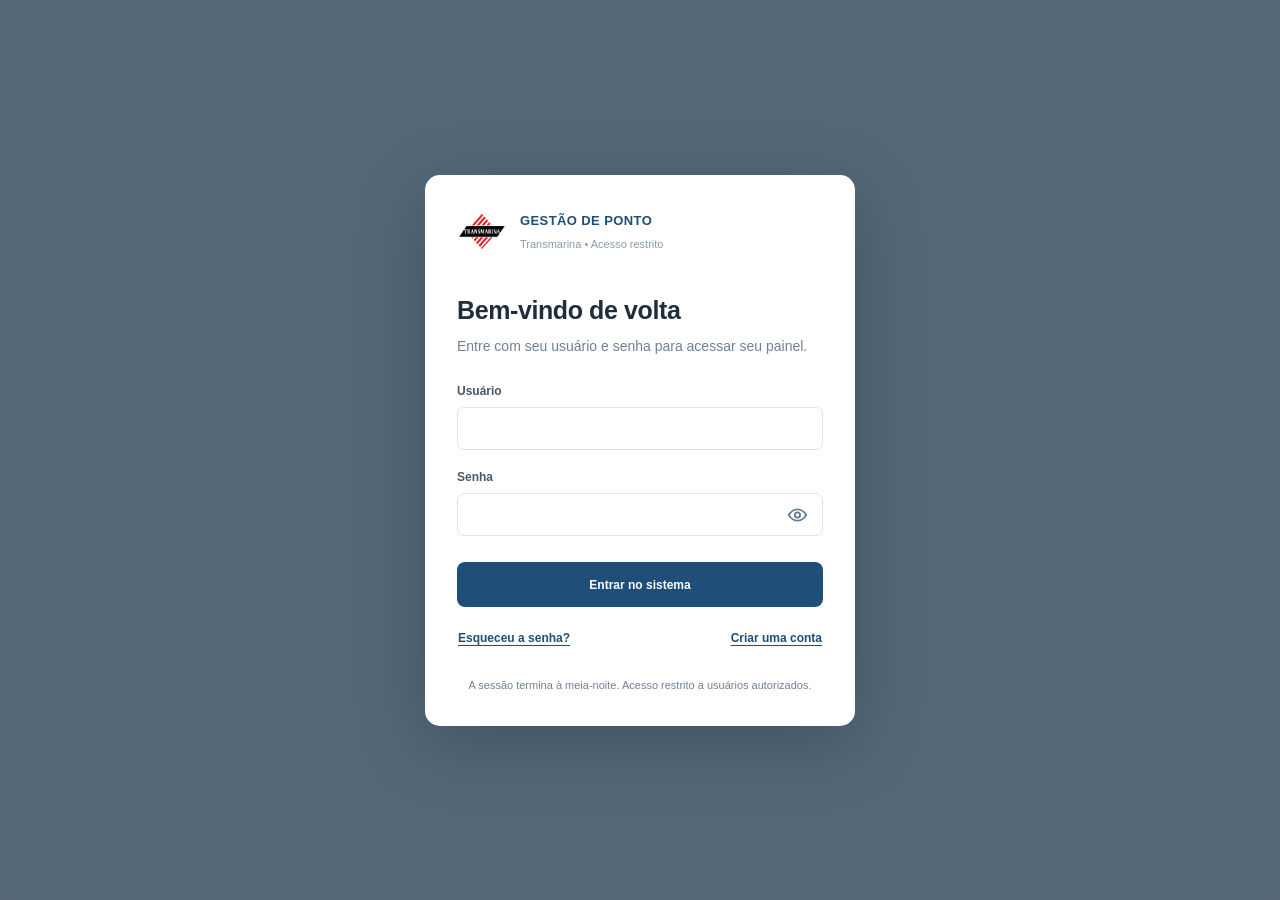
==== commit 55579a12: "Update V3 index.html Novas otimizações e mudanças de nomes" ====
--- a/index.html
+++ b/index.html
@@ -196,10 +196,12 @@
                 <div class="carta-campo-autocomplete">
                   <label for="carta-responsavel">Entregue ao responsável</label>
                   <div class="carta-autocomplete-relativo"><input id="carta-responsavel" autocomplete="off" placeholder="Ex.: PEDRINHO" role="combobox" aria-autocomplete="list" aria-controls="carta-sugestoes-responsavel" aria-expanded="false"><div id="carta-sugestoes-responsavel" class="carta-sugestoes" role="listbox" hidden></div></div>
+                  <small id="carta-responsavel-aprendizado" class="carta-aprendizado" aria-live="polite" hidden></small>
                 </div>
                 <label>Assinado <select id="carta-assinado"><option value="NÃO">NÃO</option><option value="SIM">SIM</option></select></label>
                 <label class="wide">Observações / adicional <textarea id="carta-obs" rows="2" maxlength="2000" placeholder="Informações complementares"></textarea></label>
                 <div class="wide carta-form-acoes"><button class="btn primary" type="submit" id="btn-salvar-carta">Salvar carta</button><button class="btn subtle" type="button" id="btn-cancelar-edicao-carta" hidden>Cancelar edição</button></div>
+                <div class="wide tm-fila-cartas" id="tm-fila-cartas" role="status" aria-live="polite" hidden></div>
               </form></div>
               <div class="panel"><h3>Resumo das cartas</h3><div class="mini-metrics"><div><strong id="cartas-total">0</strong><span>Registradas</span></div><div><strong id="cartas-pendentes">0</strong><span>Sem assinatura</span></div><div><strong id="cartas-assinadas">0</strong><span>Assinadas</span></div></div><div class="note">As colunas originais da sua aba no Google Sheets são mantidas. Novos campos do Excel são acrescentados ao final, sem sobrescrever históricos.</div></div>
             </div>
--- a/ponto.css
+++ b/ponto.css
@@ -1105,7 +1105,7 @@
 .bar-chart .bar-name { font-size:11px;font-weight:700;color:#24435d;flex:0 0 195px;width:195px; }
 .bar-chart .bar-track { height:14px;border-radius:8px; }
 .bar-chart .bar-count { font-size:15px;min-width:35px;text-align:right;color:#173952; }
-.resumo-filtros {display:grid;grid-template-columns:repeat(2,minmax(200px,1fr));gap:15px;margin-bottom:14px;}
+.resumo-filtros {display:grid;grid-template-columns:repeat(4,minmax(150px,1fr));gap:15px;margin-bottom:16px;}
 .resumo-filtros label {font-weight:700;font-size:12px;color:#47637c;}
 .resumo-filtros input,.resumo-filtros select{display:block;margin-top:6px;}
 .aviso-corte {padding:13px 16px;border:1px solid #f1cf98;background:#fff8eb;color:#845112;font-size:12px;line-height:1.6;border-radius:8px;margin-bottom:18px;}
@@ -1156,6 +1156,273 @@
   .enc-linha-folga .enc-dias {font-size:18px;}
 }
 
-/* V13 — faixa automática apenas informativa; sem seletores de mês. */
-.resumo-periodo-fixo {padding:11px 14px;margin-bottom:10px;border:1px solid #cbddea;border-radius:8px;color:#234563;font-size:14px;font-weight:700;line-height:1.5;}
+/* V12 — filtro real por mês e colunas fora da seleção. */
+.resumo-filtros input[type="month"] { min-height:44px; }
+.tabela-resumo-grupo td.mes-excluido {color:#a2acb7;background:#f6f7f9;font-size:19px;font-weight:700;}
 .resumo-filtros label {font-size:13px;}
+
+
+/* V19 — animação de carregamento nos botões com a logo já utilizada no site. */
+button.tm-carregando,
+.btn.tm-carregando:disabled,
+.logout.tm-carregando:disabled {
+  position:relative;
+  overflow:hidden;
+  isolation:isolate;
+  cursor:progress;
+  opacity:1;
+  min-height:44px;
+  border-color:rgba(31,78,120,.28);
+  box-shadow:inset 0 -3px 0 rgba(31,78,120,.09);
+}
+button.tm-carregando .tm-carregando-texto {
+  display:block;
+  position:relative;
+  z-index:3;
+  font-weight:800;
+}
+button.tm-carregando .tm-logo-pista {
+  position:absolute;
+  inset:0;
+  pointer-events:none;
+  z-index:1;
+}
+button.tm-carregando .tm-logo-pista::before {
+  content:'';
+  position:absolute;
+  top:50%;
+  left:8px;
+  right:8px;
+  height:22px;
+  transform:translateY(-50%);
+  border-radius:999px;
+  background:linear-gradient(90deg,rgba(255,255,255,0),rgba(255,255,255,.10),rgba(255,255,255,0));
+  opacity:.95;
+  animation:tm-pista 1.6s linear infinite;
+}
+button.tm-carregando .tm-logo-viagem {
+  position:absolute;
+  top:50%;
+  left:-72px;
+  width:64px;
+  height:30px;
+  transform:translateY(-50%);
+  display:flex;
+  align-items:center;
+  justify-content:center;
+  animation:tm-logo-caminho 2.1s linear infinite;
+  will-change:left;
+  filter:drop-shadow(0 2px 6px rgba(0,25,60,.28));
+}
+button.tm-carregando .tm-logo-viagem img {
+  max-width:64px;
+  max-height:30px;
+  width:auto;
+  height:auto;
+  object-fit:contain;
+}
+button.tm-carregando .tm-logo-indisponivel::before {
+  content:'TM';
+  font-size:10px;
+  font-weight:900;
+  color:#fff;
+  background:#1f4e78;
+  padding:4px 8px;
+  border-radius:999px;
+}
+button.tm-carregando .tm-logo-indisponivel img {display:none}
+@keyframes tm-logo-caminho {
+  from {left:-72px}
+  to {left:calc(100% + 10px)}
+}
+@keyframes tm-pista {
+  from {opacity:.45;transform:translateY(-50%) scaleX(.96)}
+  50% {opacity:.95;transform:translateY(-50%) scaleX(1)}
+  to {opacity:.45;transform:translateY(-50%) scaleX(.96)}
+}
+.tm-feedback-atualizacao {
+  position:fixed;
+  right:20px;
+  bottom:20px;
+  max-width:min(460px,calc(100vw - 32px));
+  z-index:1300;
+  padding:13px 18px;
+  border-radius:11px;
+  border:1px solid #bde7d8;
+  background:#f1fff9;
+  color:#087253;
+  box-shadow:0 10px 32px rgba(22,65,77,.16);
+  font-size:13px;
+  font-weight:700;
+  opacity:0;
+  transform:translateY(14px);
+  pointer-events:none;
+  transition:opacity .25s ease,transform .25s ease;
+}
+.tm-feedback-atualizacao.tm-feedback-visivel {opacity:1;transform:translateY(0)}
+.tm-feedback-atualizacao.tm-feedback-erro {
+  background:#fff5f5;
+  border-color:#edc7c7;
+  color:#a33737;
+}
+@media(max-width:620px) {
+  .tm-feedback-atualizacao {right:12px;bottom:12px;max-width:calc(100vw - 24px)}
+  #sec-cartas > .section-header .actions {width:100%}
+  #btn-atualizar-cartas {width:100%}
+}
+@media(prefers-reduced-motion:reduce) {
+  button.tm-carregando .tm-logo-viagem {animation:none;left:calc(50% - 32px)}
+  button.tm-carregando .tm-logo-pista::before {animation:none}
+  .tm-feedback-atualizacao {transition:none}
+}
+
+
+/* V21 — carta de ponto rápida, edição e ações com confirmação. */
+.carta-empresa-identificada {
+  margin:-2px 0 3px;
+  color:#14684d;
+  font-size:12px;
+  font-weight:650;
+  background:#ecfaf4;
+  border:1px solid #d8eee5;
+  border-radius:7px;
+  padding:9px 10px;
+}
+.carta-empresa-identificada.carta-empresa-aviso {color:#95511e;background:#fff7e9;border-color:#f1dfc5}
+.carta-dica-data {color:var(--muted);font-size:11px;line-height:1.4}
+.carta-form-acoes {display:flex;flex-wrap:wrap;gap:10px}
+.carta-form-acoes .btn {flex:1;min-width:145px}
+.carta-acoes {display:flex;gap:6px;flex-wrap:wrap;min-width:195px}
+.carta-acoes .carta-excluir {background:#fff0f0;border:1px solid #efc9c9;color:#ac3434}
+.carta-acoes .carta-excluir:hover {background:#fde1e1}
+@media(max-width:620px) {
+  .carta-form-acoes .btn {min-width:100%}
+  .carta-acoes {min-width:170px}
+}
+
+/* V22 — caixa de exclusão no padrão visual da aplicação. */
+.tm-modal-excluir {
+  border:1px solid rgba(218,226,234,.85);
+  border-radius:18px;
+  padding:32px 25px 26px;
+  width:min(94vw,430px);
+  max-width:430px;
+  color:var(--text);
+  background:var(--panel);
+  box-shadow:0 24px 80px rgba(9,32,56,.27);
+  text-align:center;
+}
+.tm-modal-excluir::backdrop {background:rgba(12,38,59,.62);backdrop-filter:blur(5px)}
+.tm-modal-excluir p {margin:0 0 27px;color:#253b51;font-size:17px;font-weight:700;line-height:1.5;overflow-wrap:anywhere}
+.tm-exclusao-acoes {display:flex;gap:10px;justify-content:center}
+.tm-exclusao-acoes .btn {min-width:125px;min-height:43px}
+.tm-btn-danger {background:#c94141;color:white;border:1px solid #bc3333}
+.tm-btn-danger:hover {background:#ad2e2e}
+.tm-btn-danger:focus-visible,.tm-exclusao-acoes .btn:focus-visible {outline:3px solid #96b6e4;outline-offset:3px}
+
+/* Sugestões de colaborador/responsável controladas pelo teclado. */
+.carta-campo-autocomplete > label {display:block;font-weight:650;color:#4d5c6b;font-size:12px}
+.carta-autocomplete-relativo {position:relative}
+.carta-autocomplete-relativo > input {width:100%}
+.carta-sugestoes {
+  position:absolute;z-index:30;left:0;right:0;top:calc(100% + 5px);
+  max-height:250px;overflow-y:auto;
+  padding:5px;background:#fff;border:1px solid #dce6ef;border-radius:11px;
+  box-shadow:0 14px 35px rgba(15,43,72,.17);
+}
+.carta-sugestoes[hidden] {display:none}
+.carta-sugestao-item {padding:10px 11px;border-radius:7px;font-size:13px;color:#334b62;cursor:pointer;overflow-wrap:anywhere}
+.carta-sugestao-item.ativa,.carta-sugestao-item:hover {background:#e9f2fc;color:#154f83;font-weight:650}
+@media(max-width:430px) {
+  .tm-modal-excluir {padding:25px 18px 20px}
+  .tm-exclusao-acoes .btn {flex:1;min-width:0}
+}
+
+/* V23 — acesso com recuperação/cadastro por e-mail e olhinho de senha. */
+.login-card {max-height:min(95vh,850px);overflow-y:auto;overscroll-behavior:contain}
+.login-card [hidden] {display:none!important}
+.tm-senha-campo {position:relative}
+.tm-senha-campo input {width:100%;padding-right:53px}
+.login-card .tm-mostrar-senha {
+  position:absolute;right:5px;top:50%;transform:translateY(-50%);
+  width:42px;height:39px;border:0;border-radius:8px;
+  background:transparent;color:#627b93;display:grid;place-items:center;cursor:pointer;
+  margin:0;padding:8px;transition:background .18s,color .18s;
+}
+.login-card .tm-mostrar-senha:hover,.login-card .tm-mostrar-senha[aria-pressed="true"] {background:#eaf1f8;color:#1f4e78}
+.tm-mostrar-senha svg {width:21px;height:21px;display:block}
+.tm-auth-links {display:flex;justify-content:space-between;align-items:center;gap:12px;margin-top:17px;flex-wrap:wrap}
+.login-card .tm-auth-link {
+  border:0;background:transparent;color:#1f4e78;cursor:pointer;
+  padding:5px 1px;text-decoration:underline;text-underline-offset:3px;
+  font-weight:650;font-size:12px;
+}
+.login-card .tm-auth-link:hover {color:#0a70b4}
+.login-card .tm-voltar-login {margin-top:15px}
+.login-card .tm-enviar-codigo {margin-top:15px!important;height:42px!important}
+.login-card .tm-auth-info {
+  margin:14px 0 0!important;padding:11px 12px;
+  font-size:12px;line-height:1.55;background:#eaf7f1;color:#17644e;border-radius:8px;
+}
+.login-card form .error {margin-top:14px}
+.login-card #auth-painel-cadastro label,.login-card #auth-painel-recuperar label {margin-top:15px}
+.login-card #auth-painel-cadastro .btn.primary,.login-card #auth-painel-recuperar .btn.primary {margin-top:20px}
+.login-card button:focus-visible {outline:3px solid #82b7e6;outline-offset:2px}
+@media(max-width:480px) {.login-card {padding:22px}.tm-auth-links {gap:6px}}
+
+
+/* V24 — solicitações de acesso, visível somente aos administradores. */
+.tm-usuarios-resumo {display:grid;grid-template-columns:repeat(2,minmax(0,1fr));gap:14px;margin-bottom:22px}
+.tm-usuarios-stat {background:#fff;border:1px solid var(--border);border-radius:12px;padding:18px 20px;display:flex;align-items:center;justify-content:space-between;gap:15px}
+.tm-usuarios-stat span {font-weight:650;color:#63748a;font-size:13px}
+.tm-usuarios-stat strong {font-size:29px;color:var(--blue);line-height:1}
+.tm-usuarios-painel {margin-bottom:19px}
+.tm-usuarios-painel h3 {font-size:16px;margin:0 0 16px;color:#173a57}
+.tm-usuarios-lista {display:grid;gap:10px}
+.tm-usuario-card {padding:16px;display:flex;align-items:center;justify-content:space-between;gap:18px;background:#f9fbfd;border:1px solid #e2eaf3;border-radius:11px}
+.tm-usuario-info {min-width:0;display:grid;gap:4px;overflow-wrap:anywhere}
+.tm-usuario-nome {color:#1c364e;font-size:14px}
+.tm-usuario-meta {display:flex;flex-wrap:wrap;gap:6px 17px;color:#617489;font-size:12px}
+.tm-usuario-data {font-size:11px;color:#7f8c9a}
+.tm-usuario-acoes {display:flex;gap:9px;flex-shrink:0}
+.tm-usuario-acoes .btn {min-width:88px}
+.tm-usuario-tag {border-radius:20px;background:#edf4fa;color:#1a567e;font-weight:700;font-size:11px;padding:6px 11px;white-space:nowrap}
+.tm-usuario-tag.tm-usuario-recusado {background:#fff0f0;color:#a73b3b}
+.tm-usuarios-recusados {padding:16px 20px;margin-top:18px}
+.tm-usuarios-recusados summary {color:#4f6478;cursor:pointer;font-weight:700;list-style-position:inside}
+.tm-usuarios-recusados .tm-usuarios-lista {margin-top:16px}
+.tm-modal-excluir .tm-erro-usuario {font-size:12px;color:#ad3030;font-weight:650;margin:-5px 0 17px}
+@media(max-width:650px) {
+  .tm-usuarios-resumo {gap:10px}
+  .tm-usuarios-stat {padding:13px 12px;display:grid;gap:7px}
+  .tm-usuarios-stat strong {font-size:25px}
+  .tm-usuario-card {align-items:stretch;flex-direction:column;gap:12px}
+  .tm-usuario-acoes {width:100%}
+  .tm-usuario-acoes .btn {flex:1}
+  .tm-usuario-tag {align-self:flex-start}
+}
+
+.tm-usuarios-nota {color:var(--muted);font-size:12px;margin:-6px 0 14px}
+
+/* V25 — CPF com máscara e apresentação do login gerado. */
+.login-card .tm-auth-dica {font-size:12px;color:#718096;line-height:1.5;margin:8px 0 0}
+.login-card .tm-cadastro-concluido {padding-top:14px}
+.login-card .tm-cadastro-concluido strong {display:block;color:#16805f;font-size:18px}
+.login-card .tm-cadastro-concluido p {font-size:13px;color:#526376;line-height:1.55;margin:12px 0}
+.login-card .tm-usuario-gerado {display:flex;align-items:stretch;gap:8px;margin:12px 0 18px}
+.login-card .tm-usuario-gerado input {width:100%;min-width:0;flex:1;font-size:19px;font-weight:750;letter-spacing:.2px;color:#1f4e78;background:#edf4fb}
+.login-card .tm-usuario-gerado button {flex-shrink:0}
+@media(max-width:420px){.login-card .tm-usuario-gerado {flex-wrap:wrap}.login-card .tm-usuario-gerado button {width:100%}}
+
+/* V28 — edição de perfis na tela de Gerenciar usuários. */
+.tm-usuario-perfil-edicao {display:flex;flex-wrap:wrap;align-items:center;justify-content:flex-end;gap:9px}
+.tm-usuario-perfil-label {display:flex;align-items:center;gap:8px;font-size:12px;font-weight:650;color:#50647a}
+.tm-usuario-perfil-select {min-width:132px;min-height:39px;max-width:100%;border:1px solid #d4e0ec;border-radius:8px;background:#fff;color:#213a52;padding:7px 9px}
+.tm-usuario-perfil-edicao .btn {min-height:39px;white-space:nowrap}
+.tm-usuario-perfil-edicao button:disabled,.tm-usuario-perfil-select:disabled {opacity:.5;cursor:not-allowed}
+@media(max-width:650px) {
+  .tm-usuario-perfil-edicao {width:100%;justify-content:flex-start}
+  .tm-usuario-perfil-label {flex:1;justify-content:flex-start}
+  .tm-usuario-perfil-select {flex:1;min-width:125px}
+}
+ 
